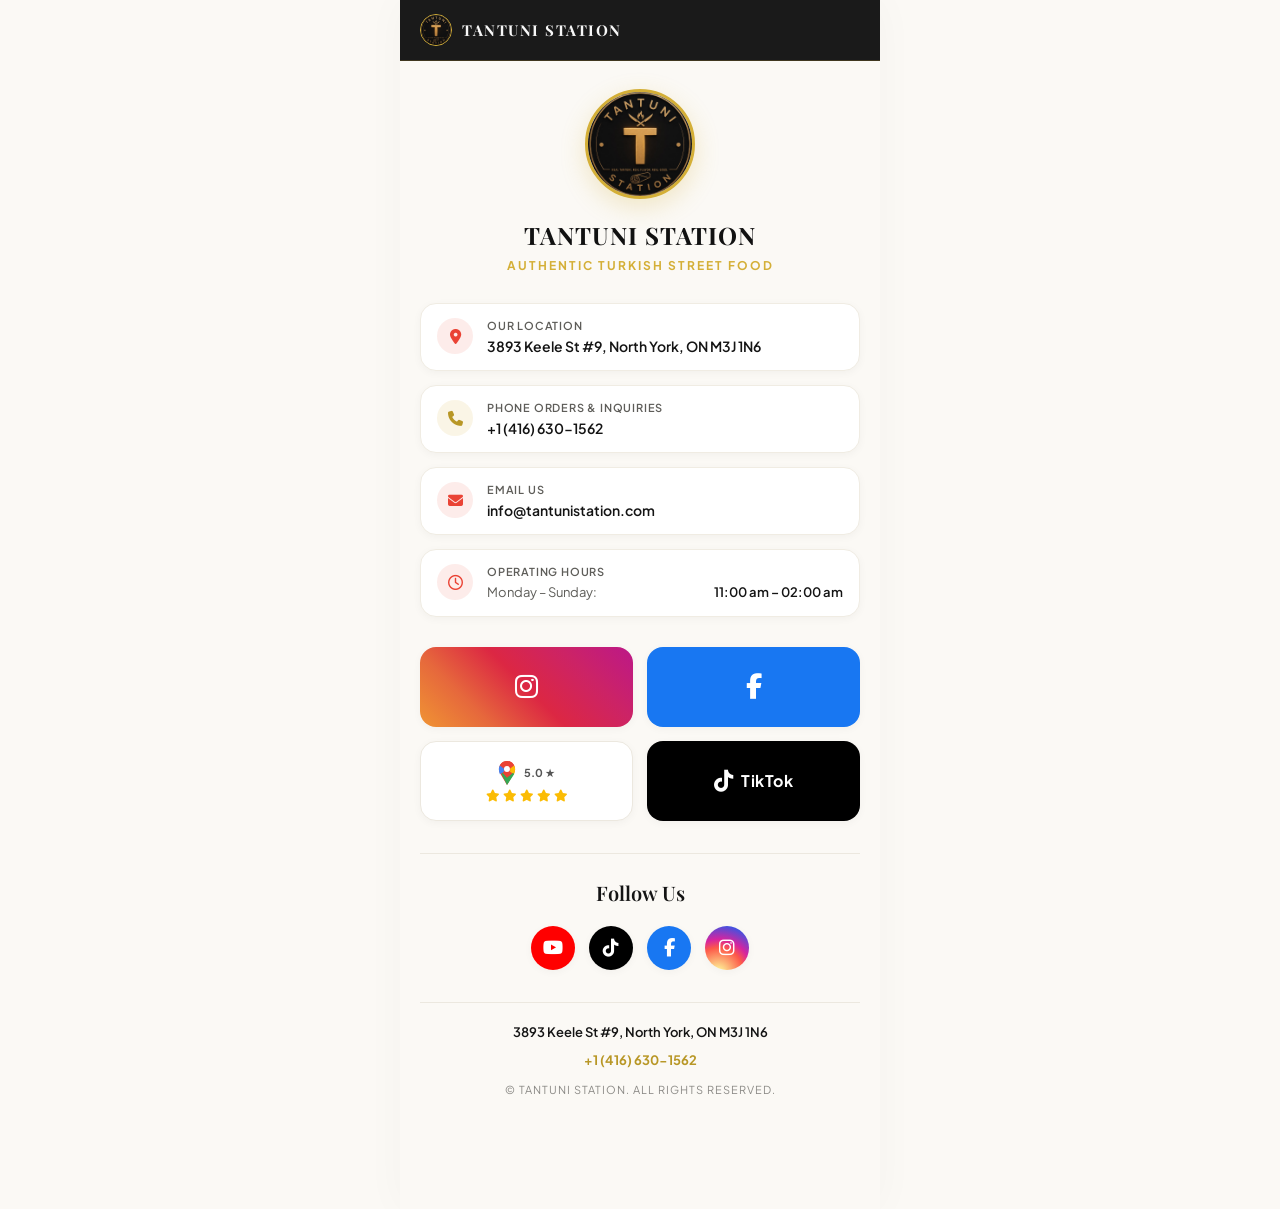
==== links/index.html @ dd232a46 "floating button" ====
<!DOCTYPE html>
<html lang="en">
<head>
  <meta charset="UTF-8">
  <meta name="viewport" content="width=device-width, initial-scale=1.0">
  <title>Tantuni Station - Links & Contact Hub</title>
  
  <!-- Favicon / App Icons -->
  <link rel="icon" type="image/jpeg" href="assets/tantuni-station-logo.jpeg">
  <link rel="apple-touch-icon" href="assets/tantuni-station-logo.jpeg">
  
  <!-- Google Fonts -->
  <link rel="preconnect" href="https://fonts.googleapis.com">
  <link rel="preconnect" href="https://fonts.gstatic.com" crossorigin>
  <link href="https://fonts.googleapis.com/css2?family=Playfair+Display:ital,wght@0,600;0,700;1,600&family=Plus+Jakarta+Sans:wght@400;500;600;700&display=swap" rel="stylesheet">
  
  <!-- FontAwesome for Icons -->
  <link rel="stylesheet" href="https://cdnjs.cloudflare.com/ajax/libs/font-awesome/6.5.1/css/all.min.css">
  <link rel="stylesheet" type="text/css" href="./index.css">

</head>
<body>

  <div class="hub-container">
    
    <!-- Top Bar -->
    <header class="top-bar">
      <a href="https://tantunistation.com" class="brand-nav">
        <!-- Replace src with your local path: tantuni-station-logo.jpeg -->
        <img src="/img/tantuni-station-logo-small.png" alt="Tantuni Station Logo" class="brand-nav-logo">
        <span class="brand-nav-name">Tantuni Station</span>
      </a>
      <!-- <button class="nav-toggle-btn" aria-label="Open Navigation Menu">
        <i class="fa-solid fa-bars"></i>
      </button> -->
    </header>

    <!-- Main Content -->
    <main class="content">
      
      <!-- Central Brand Emblem & Identity -->
      <div class="hero-avatar-wrap">
        <!-- Central circular logo -->
        <img src="/img/tantuni-station-logo-small.png" alt="Tantuni Station Emblem" class="hero-avatar">
      </div>
      
      <h1 class="hero-title">TANTUNI STATION</h1>
      <p class="hero-subtitle">Authentic Turkish Street Food</p>

      <!-- Quick Contact & Hours List -->
      <section class="info-list" aria-label="Restaurant Details">
        
        <!-- Address & Google Maps Navigation -->
        <a href="https://maps.app.goo.gl/5msmhPgV7G55WV1j8" target="_blank" rel="noopener noreferrer" class="info-card">
          <div class="info-icon red">
            <i class="fa-solid fa-location-dot"></i>
          </div>
          <div class="info-body">
            <div class="label">Our Location</div>
            <div class="value">3893 Keele St #9, North York, ON M3J 1N6</div>
          </div>
        </a>

        <!-- Phone / Tap to Call -->
        <a href="tel:+14166301562" class="info-card">
          <div class="info-icon gold">
            <i class="fa-solid fa-phone"></i>
          </div>
          <div class="info-body">
            <div class="label">Phone Orders & Inquiries</div>
            <div class="value">+1 (416) 630-1562</div>
          </div>
        </a>

        <!-- Email Contact -->
        <a href="mailto:info@tantunistation.com" class="info-card">
          <div class="info-icon red">
            <i class="fa-solid fa-envelope"></i>
          </div>
          <div class="info-body">
            <div class="label">Email Us</div>
            <div class="value">info@tantunistation.com</div>
          </div>
        </a>

        <!-- Operating Hours Schedule -->
        <div class="info-card">
          <div class="info-icon red">
            <i class="fa-regular fa-clock"></i>
          </div>
          <div class="info-body">
            <div class="label">Operating Hours</div>
            <div class="hours-schedule">
              <div class="hours-row">
                <span>Monday – Sunday:</span>
                <strong>11:00 am – 02:00 am</strong>
              </div>
              <!-- <div class="hours-row">
                <span>Saturday:</span>
                <strong>11:00 am – 02:00 am</strong>
              </div>
              <div class="hours-row">
                <span>Sunday:</span>
                <strong>11:00 pm – 02:00 am</strong>
              </div> -->
            </div>
          </div>
        </div>

      </section>

      <!-- 2x2 Quick Touch Actions -->
      <section class="action-grid" aria-label="Quick Links">
        <!-- Instagram -->
        <a href="https://instagram.com/tantunistationn" target="_blank" rel="noopener noreferrer" class="grid-btn btn-instagram" aria-label="Visit Instagram">
          <i class="fa-brands fa-instagram"></i>
        </a>

        <!-- Facebook -->
        <a href="https://facebook.com/tantunistation" target="_blank" rel="noopener noreferrer" class="grid-btn btn-facebook" aria-label="Visit Facebook">
          <i class="fa-brands fa-facebook-f"></i>
        </a>

        <!-- Google Maps Reviews -->
        <a href="https://g.page/r/CVS1U5J0zU4OEBM/review" target="_blank" rel="noopener noreferrer" class="grid-btn btn-google" aria-label="Read Google Reviews">
          <div class="google-badge-row">
            <!-- Google Maps Multi-color SVG Pin -->
            <svg class="google-pin-img" xmlns="http://www.w3.org/2000/svg" viewBox="0 0 92 136">
              <path d="M46 0C20.59 0 0 20.59 0 46c0 10.74 3.72 20.61 9.94 28.46L46 136l36.06-61.54C88.28 66.61 92 56.74 92 46 92 20.59 71.41 0 46 0z" fill="#EA4335"/>
              <path d="M46 0C28.2 0 13.06 10.12 5.76 24.81l23.51 19.74C32.18 36.3 38.53 31 46 31c7.47 0 13.82 5.3 16.73 13.55l23.51-19.74C78.94 10.12 63.8 0 46 0z" fill="#EA4335"/>
              <path d="M86.24 24.81l-23.51 19.74C64.91 50.15 65.2 55.45 63.2 60.36L86.28 74.46C90 66.61 92 56.74 92 46c0-7.85-2.06-15.22-5.76-21.19z" fill="#FBBC04"/>
              <path d="M46 136l40.28-61.54c-1.39-2.9-3.2-5.59-5.38-7.98L46 94.75 21.1 66.48c-2.18 2.39-3.99 5.08-5.38 7.98L46 136z" fill="#34A853"/>
              <path d="M5.76 24.81C2.06 30.78 0 38.15 0 46c0 10.74 2 20.61 5.72 28.46L28.8 60.36c-2-4.91-1.71-10.21.47-15.81L5.76 24.81z" fill="#4285F4"/>
              <circle cx="46" cy="46" r="17" fill="#FFFFFF"/>
            </svg>
            <span class="google-rating-txt">5.0 ★</span>
          </div>
          <div class="stars-row">
            <i class="fa-solid fa-star"></i>
            <i class="fa-solid fa-star"></i>
            <i class="fa-solid fa-star"></i>
            <i class="fa-solid fa-star"></i>
            <i class="fa-solid fa-star"></i>
          </div>
        </a>

        <!-- TikTok -->
        <a href="https://tiktok.com/@tantunistation" target="_blank" rel="noopener noreferrer" class="grid-btn btn-tiktok" aria-label="Visit TikTok">
          <i class="fa-brands fa-tiktok"></i>
          <span>TikTok</span>
        </a>
      </section>

      <div class="section-divider"></div>

      <!-- Follow Us Social Row -->
      <h2 class="follow-header">Follow Us</h2>
      <div class="social-row">
        <!-- YouTube -->
        <a href="https://youtube.com/@tantunistation" target="_blank" rel="noopener noreferrer" class="social-circle-btn bg-yt" aria-label="Visit YouTube Channel">
          <i class="fa-brands fa-youtube"></i>
        </a>
        <!-- TikTok -->
        <a href="https://tiktok.com/@tantunistation" target="_blank" rel="noopener noreferrer" class="social-circle-btn bg-tt" aria-label="Follow TikTok">
          <i class="fa-brands fa-tiktok"></i>
        </a>
        <!-- Facebook -->
        <a href="https://facebook.com/tantunistation" target="_blank" rel="noopener noreferrer" class="social-circle-btn bg-fb" aria-label="Follow Facebook">
          <i class="fa-brands fa-facebook-f"></i>
        </a>
        <!-- Instagram -->
        <a href="https://instagram.com/tantunistationn" target="_blank" rel="noopener noreferrer" class="social-circle-btn bg-ig" aria-label="Follow Instagram">
          <i class="fa-brands fa-instagram"></i>
        </a>
      </div>

      <!-- Footer -->
      <footer class="site-footer">
        <p class="footer-address">3893 Keele St #9, North York, ON M3J 1N6</p>
        <a href="tel:+14166301562" class="footer-phone">+1 (416) 630-1562</a>
        <p class="footer-copy">© TANTUNI STATION. ALL RIGHTS RESERVED.</p>
      </footer>

    </main>

    <!-- Floating One-Tap WhatsApp Floating Button -->
    <!-- <a href="/index.html#menu" target="_blank" rel="noopener noreferrer" class="floating" aria-label="Menu">
      Menu
    </a> -->

  </div>

</body>
</html>
---- links/index.css ----
/* CSS Reset & Variables */
    *,
    *::before,
    *::after {
        box-sizing: border-box;
        margin: 0;
        padding: 0;
        -webkit-tap-highlight-color: transparent;
    }

    :root {
        --bg-canvas: #fbf9f5;
        --bg-surface: #ffffff;
        --text-main: #141414;
        --text-muted: #5e5d59;
        --color-gold: #d4af37;
        --color-gold-hover: #b89726;
        --color-border: #ece8df;
        --color-card-border: #f0ece3;
        --font-heading: 'Playfair Display', Georgia, serif;
        --font-sans: 'Plus Jakarta Sans', system-ui, -apple-system, sans-serif;
        --shadow-sm: 0 2px 8px rgba(0, 0, 0, 0.04);
        --shadow-md: 0 6px 20px rgba(0, 0, 0, 0.06);
        --shadow-lg: 0 12px 28px rgba(0, 0, 0, 0.12);
        --radius-sm: 10px;
        --radius-md: 16px;
        --radius-lg: 24px;
        --radius-full: 9999px;
    }

    body {
        background-color: var(--bg-canvas);
        color: var(--text-main);
        font-family: var(--font-sans);
        min-height: 100vh;
        display: flex;
        flex-direction: column;
        align-items: center;
        line-height: 1.5;
        position: relative;
    }

    /* Container for Mobile Link Hub */
    .hub-container {
        width: 100%;
        max-width: 480px;
        min-height: 100vh;
        background-color: var(--bg-canvas);
        display: flex;
        flex-direction: column;
        position: relative;
        padding-bottom: 90px;
        box-shadow: 0 0 40px rgba(0, 0, 0, 0.03);
    }

    /* Top Sticky Header */
    .top-bar {
        position: sticky;
        top: 0;
        z-index: 40;
        background: rgba(17, 17, 17, 0.96);
        backdrop-filter: blur(10px);
        display: flex;
        align-items: center;
        justify-content: space-between;
        padding: 14px 20px;
        color: #ffffff;
        border-bottom: 1px solid rgba(212, 175, 55, 0.2);
    }

    .brand-nav {
        display: flex;
        align-items: center;
        gap: 10px;
        text-decoration: none;
        color: #ffffff;
    }

    .brand-nav-logo {
        width: 32px;
        height: 32px;
        border-radius: 50%;
        object-fit: cover;
        border: 1px solid var(--color-gold);
    }

    .brand-nav-name {
        font-family: var(--font-heading);
        font-size: 15px;
        letter-spacing: 1.5px;
        font-weight: 700;
        text-transform: uppercase;
        color: #f7f7f7;
    }

    .nav-toggle-btn {
        width: 38px;
        height: 38px;
        border-radius: 50%;
        background: #ffffff;
        border: none;
        display: flex;
        align-items: center;
        justify-content: center;
        color: #111111;
        font-size: 16px;
        cursor: pointer;
        box-shadow: var(--shadow-sm);
        transition: transform 0.2s ease;
    }

    .nav-toggle-btn:active {
        transform: scale(0.92);
    }

    /* Main Hub Content */
    .content {
        padding: 28px 20px 20px;
        display: flex;
        flex-direction: column;
        align-items: center;
    }

    /* Central Profile / Hero */
    .hero-avatar-wrap {
        position: relative;
        width: 110px;
        height: 110px;
        margin-bottom: 18px;
    }

    .hero-avatar {
        width: 100%;
        height: 100%;
        border-radius: 50%;
        object-fit: cover;
        box-shadow: 0 8px 24px rgba(212, 175, 55, 0.25);
        border: 3px solid var(--color-gold);
        background: #111111;
    }

    .hero-title {
        font-family: var(--font-heading);
        font-size: 24px;
        font-weight: 700;
        letter-spacing: 1px;
        text-align: center;
        color: #111111;
        margin-bottom: 4px;
    }

    .hero-subtitle {
        font-size: 12px;
        font-weight: 700;
        letter-spacing: 2px;
        text-transform: uppercase;
        color: var(--color-gold);
        text-align: center;
        margin-bottom: 28px;
    }

    /* Info List Group (Address, Phone, Email, Hours) */
    .info-list {
        width: 100%;
        display: flex;
        flex-direction: column;
        gap: 14px;
        margin-bottom: 30px;
    }

    .info-card {
        display: flex;
        align-items: flex-start;
        gap: 14px;
        background: var(--bg-surface);
        border: 1px solid var(--color-card-border);
        padding: 14px 16px;
        border-radius: var(--radius-md);
        box-shadow: var(--shadow-sm);
        text-decoration: none;
        color: var(--text-main);
        transition: transform 0.15s ease, border-color 0.2s ease, box-shadow 0.2s ease;
    }

    a.info-card:active {
        transform: scale(0.98);
        border-color: var(--color-gold);
    }

    .info-icon {
        width: 36px;
        height: 36px;
        border-radius: 50%;
        display: flex;
        align-items: center;
        justify-content: center;
        flex-shrink: 0;
        font-size: 15px;
    }

    .info-icon.red {
        background: rgba(234, 67, 53, 0.1);
        color: #ea4335;
    }

    .info-icon.gold {
        background: rgba(212, 175, 55, 0.12);
        color: #b89726;
    }

    .info-icon.blue {
        background: rgba(66, 133, 244, 0.1);
        color: #4285f4;
    }

    .info-body {
        flex: 1;
    }

    .info-body .label {
        font-size: 11px;
        font-weight: 600;
        text-transform: uppercase;
        letter-spacing: 0.8px;
        color: var(--text-muted);
        margin-bottom: 2px;
    }

    .info-body .value {
        font-size: 14px;
        font-weight: 600;
        color: var(--text-main);
        line-height: 1.4;
    }

    .hours-schedule {
        display: flex;
        flex-direction: column;
        gap: 3px;
        font-size: 13px;
    }

    .hours-row {
        display: flex;
        justify-content: space-between;
        color: var(--text-muted);
    }

    .hours-row strong {
        color: var(--text-main);
        font-weight: 600;
    }

    /* 2x2 Action Cards Grid */
    .action-grid {
        width: 100%;
        display: grid;
        grid-template-columns: repeat(2, 1fr);
        gap: 14px;
        margin-bottom: 32px;
    }

    .grid-btn {
        height: 80px;
        border-radius: var(--radius-md);
        display: flex;
        align-items: center;
        justify-content: center;
        text-decoration: none;
        color: #ffffff;
        font-size: 26px;
        box-shadow: var(--shadow-sm);
        transition: transform 0.15s ease, box-shadow 0.2s ease;
        position: relative;
        overflow: hidden;
    }

    .grid-btn:active {
        transform: scale(0.96);
    }

    /* Instagram Gradient */
    .btn-instagram {
        background: linear-gradient(45deg, #f09433 0%, #e6683c 25%, #dc2743 50%, #cc2366 75%, #bc1888 100%);
    }

    /* Facebook Blue */
    .btn-facebook {
        background-color: #1877f2;
    }

    /* Google Reviews Card */
    .btn-google {
        background-color: #ffffff;
        border: 1px solid var(--color-border);
        color: var(--text-main);
        display: flex;
        flex-direction: column;
        gap: 5px;
        padding: 10px;
    }

    .google-badge-row {
        display: flex;
        align-items: center;
        gap: 8px;
    }

    .google-pin-img {
        width: 18px;
        height: 24px;
        object-fit: contain;
    }

    .stars-row {
        display: flex;
        gap: 3px;
        color: #fbbc04;
        font-size: 12px;
    }

    .google-rating-txt {
        font-size: 11px;
        font-weight: 700;
        color: #555555;
    }

    /* TikTok Solid Black */
    .btn-tiktok {
        background-color: #000000;
        gap: 8px;
        font-size: 16px;
        font-weight: 700;
        letter-spacing: 0.5px;
    }

    .btn-tiktok i {
        font-size: 22px;
    }

    /* Divider & Follow Us Section */
    .section-divider {
        width: 100%;
        height: 1px;
        background: var(--color-border);
        margin-bottom: 24px;
    }

    .follow-header {
        font-family: var(--font-heading);
        font-size: 20px;
        font-weight: 600;
        color: var(--text-main);
        text-align: center;
        margin-bottom: 18px;
    }

    .social-row {
        display: flex;
        align-items: center;
        justify-content: center;
        gap: 14px;
        margin-bottom: 32px;
    }

    .social-circle-btn {
        width: 44px;
        height: 44px;
        border-radius: 50%;
        display: flex;
        align-items: center;
        justify-content: center;
        color: #ffffff;
        font-size: 18px;
        text-decoration: none;
        box-shadow: var(--shadow-sm);
        transition: transform 0.2s ease, filter 0.2s ease;
    }

    .social-circle-btn:active {
        transform: scale(0.9);
    }

    .bg-wa {
        background-color: #25d366;
    }

    .bg-yt {
        background-color: #ff0000;
    }

    .bg-tt {
        background-color: #000000;
    }

    .bg-fb {
        background-color: #1877f2;
    }

    .bg-ig {
        background: radial-gradient(circle at 30% 107%, #fdf497 0%, #fdf497 5%, #fd5949 45%, #d6249f 60%, #285aeb 90%);
    }

    /* Bottom Footer */
    .site-footer {
        width: 100%;
        text-align: center;
        border-top: 1px solid var(--color-border);
        padding-top: 20px;
    }

    .footer-address {
        font-size: 13px;
        color: var(--text-main);
        font-weight: 600;
        margin-bottom: 4px;
    }

    .footer-phone {
        font-size: 13px;
        color: var(--color-gold-hover);
        text-decoration: none;
        font-weight: 700;
        display: inline-block;
        margin-bottom: 12px;
    }

    .footer-copy {
        font-size: 11px;
        letter-spacing: 1px;
        text-transform: uppercase;
        color: #8c8b87;
    }

    /* Floating WhatsApp Button */
    .floating-whatsapp {
        position: fixed;
        bottom: 24px;
        left: 24px;
        z-index: 50;
        width: 54px;
        height: 54px;
        border-radius: 50%;
        background-color: #25d366;
        color: #ffffff;
        display: flex;
        align-items: center;
        justify-content: center;
        font-size: 28px;
        text-decoration: none;
        box-shadow: 0 4px 16px rgba(37, 211, 102, 0.45);
        transition: transform 0.2s cubic-bezier(0.175, 0.885, 0.32, 1.275);
    }

    .floating-whatsapp:active {
        transform: scale(0.9);
    }
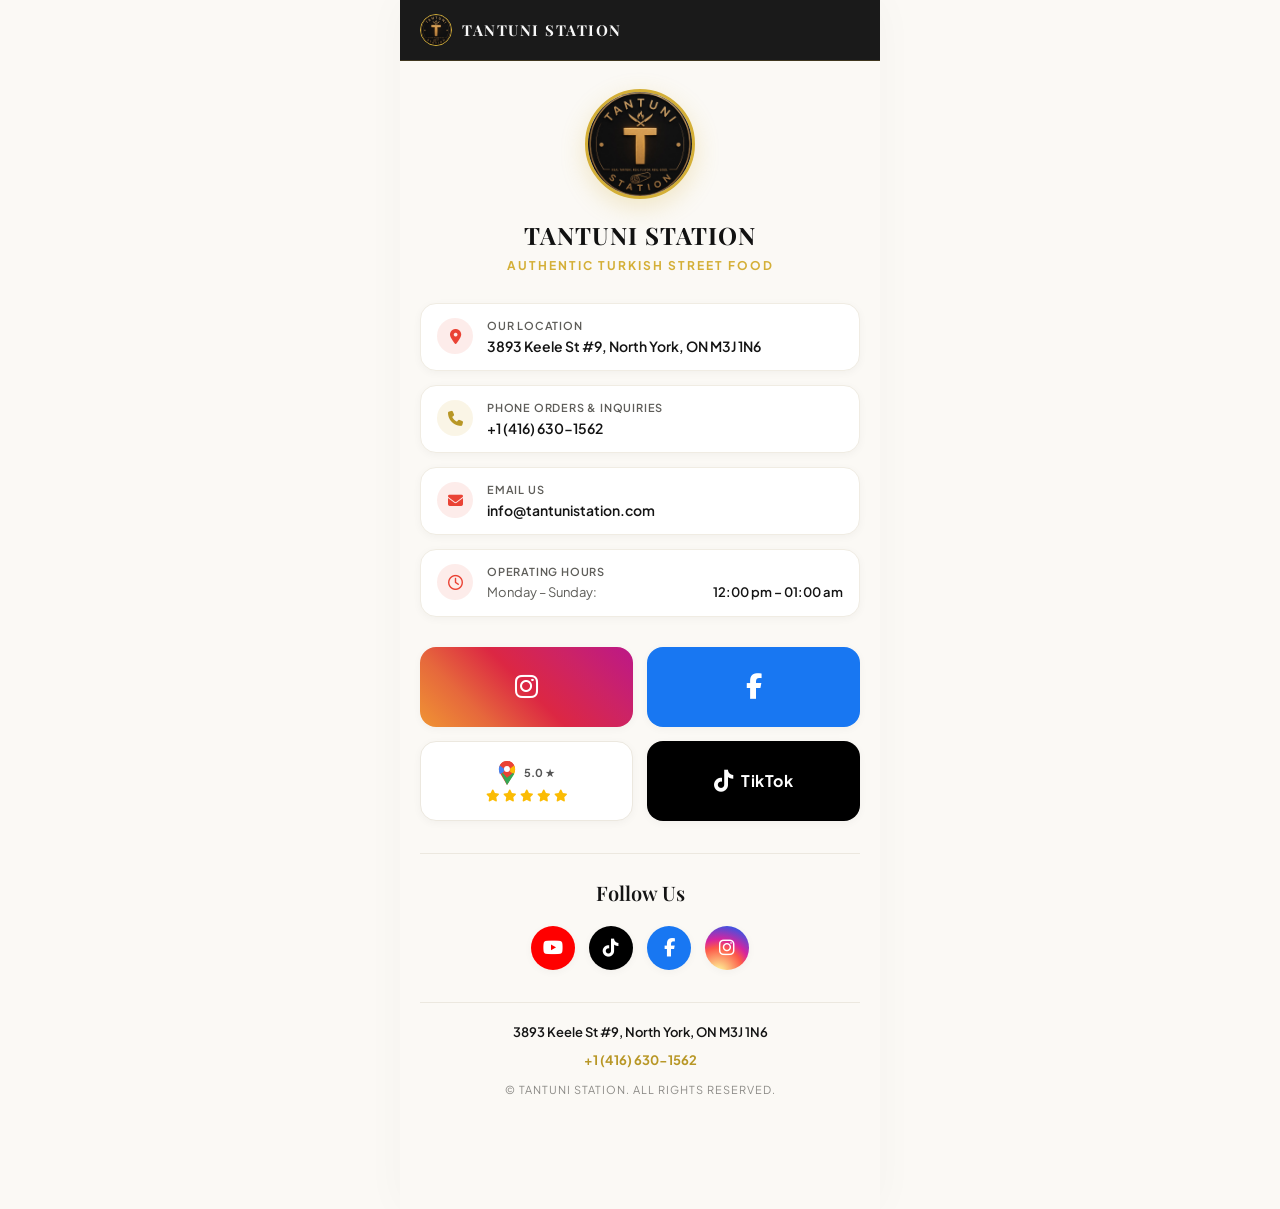
==== commit fe03e93d: "Update work hours to 12pm-1am Co-authored-by: ayazzz <10224424+ayazzz@users.noreply.github.com>" ====
--- a/links/index.html
+++ b/links/index.html
@@ -93,7 +93,7 @@
             <div class="hours-schedule">
               <div class="hours-row">
                 <span>Monday – Sunday:</span>
-                <strong>11:00 am – 02:00 am</strong>
+                <strong>12:00 pm – 01:00 am</strong>
               </div>
               <!-- <div class="hours-row">
                 <span>Saturday:</span>
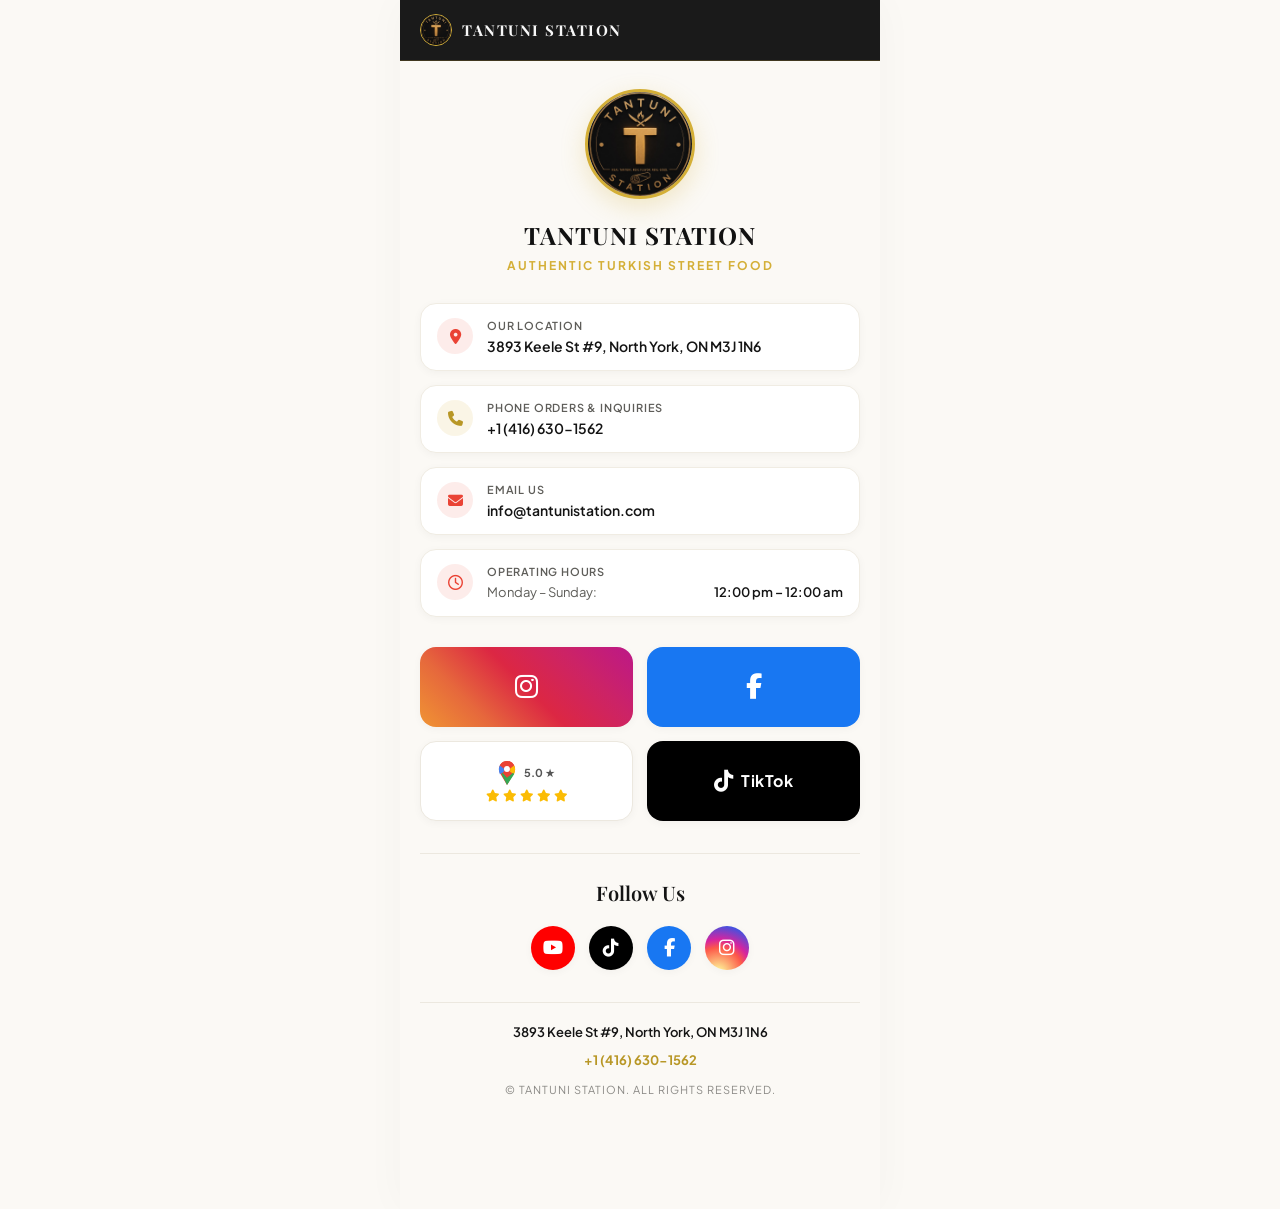
==== commit 29c23a6e: "Update all closing hours to 12 AM Co-authored-by: ayazzz <10224424+ayazzz@users.noreply.github.com>" ====
--- a/links/index.html
+++ b/links/index.html
@@ -93,7 +93,7 @@
             <div class="hours-schedule">
               <div class="hours-row">
                 <span>Monday – Sunday:</span>
-                <strong>12:00 pm – 01:00 am</strong>
+                <strong>12:00 pm – 12:00 am</strong>
               </div>
               <!-- <div class="hours-row">
                 <span>Saturday:</span>
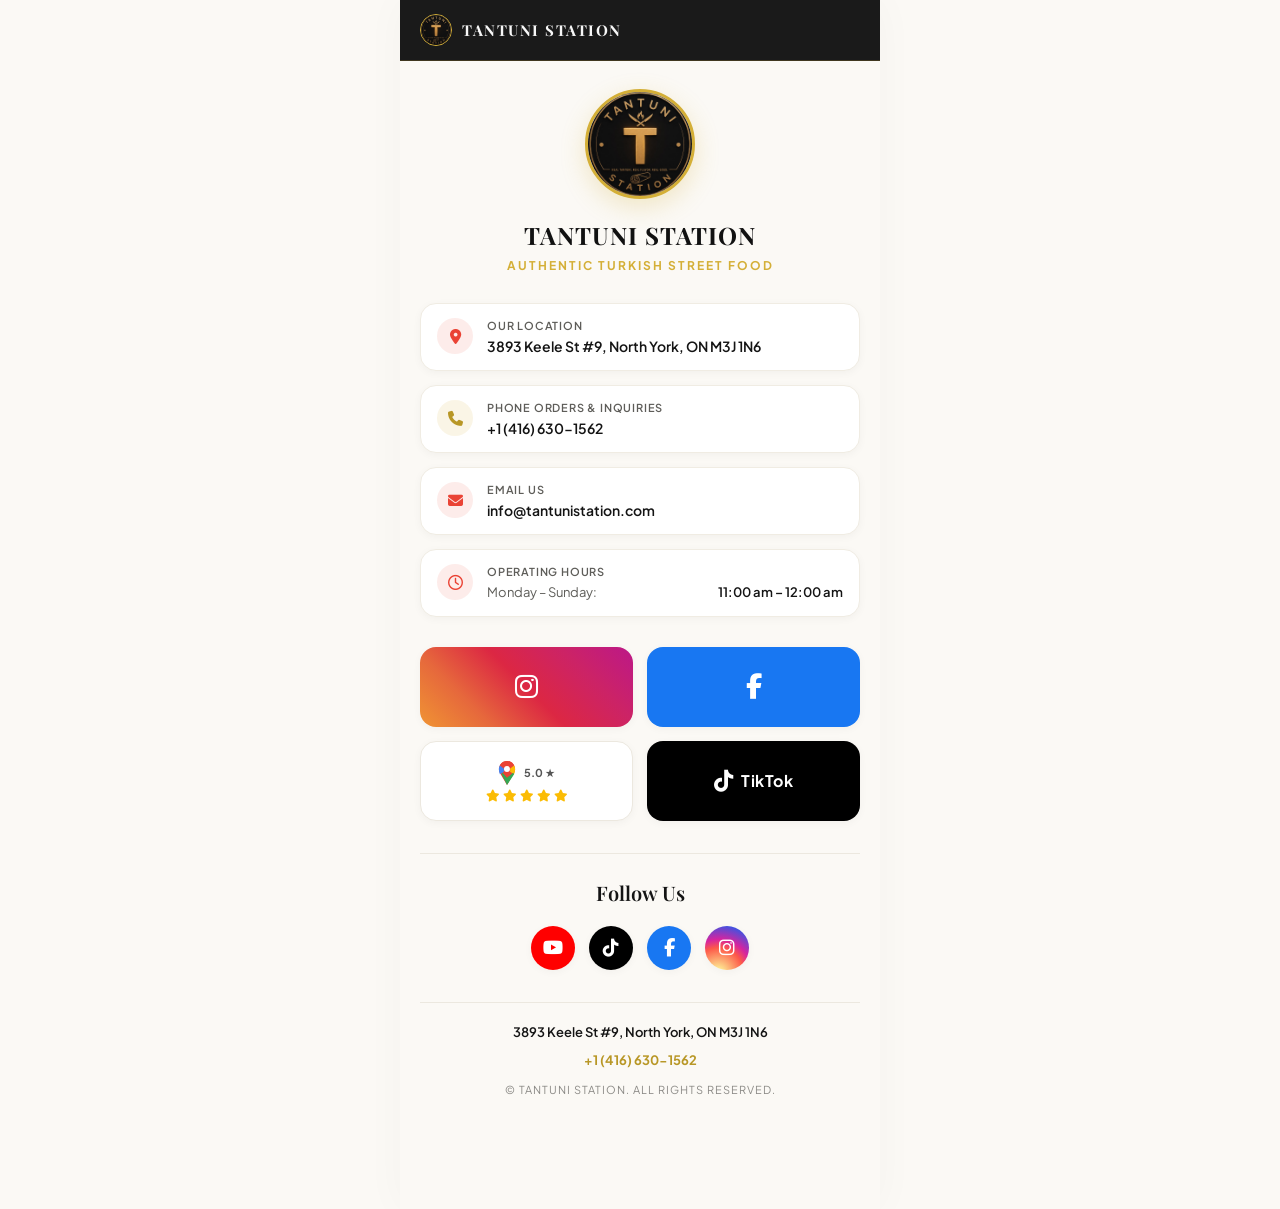
==== commit d568099c: "Update restaurant operating hours to 11 AM start Co-authored-by: ayazzz <10224424+ayazzz@users.norep" ====
--- a/links/index.html
+++ b/links/index.html
@@ -93,7 +93,7 @@
             <div class="hours-schedule">
               <div class="hours-row">
                 <span>Monday – Sunday:</span>
-                <strong>12:00 pm – 12:00 am</strong>
+                <strong>11:00 am – 12:00 am</strong>
               </div>
               <!-- <div class="hours-row">
                 <span>Saturday:</span>
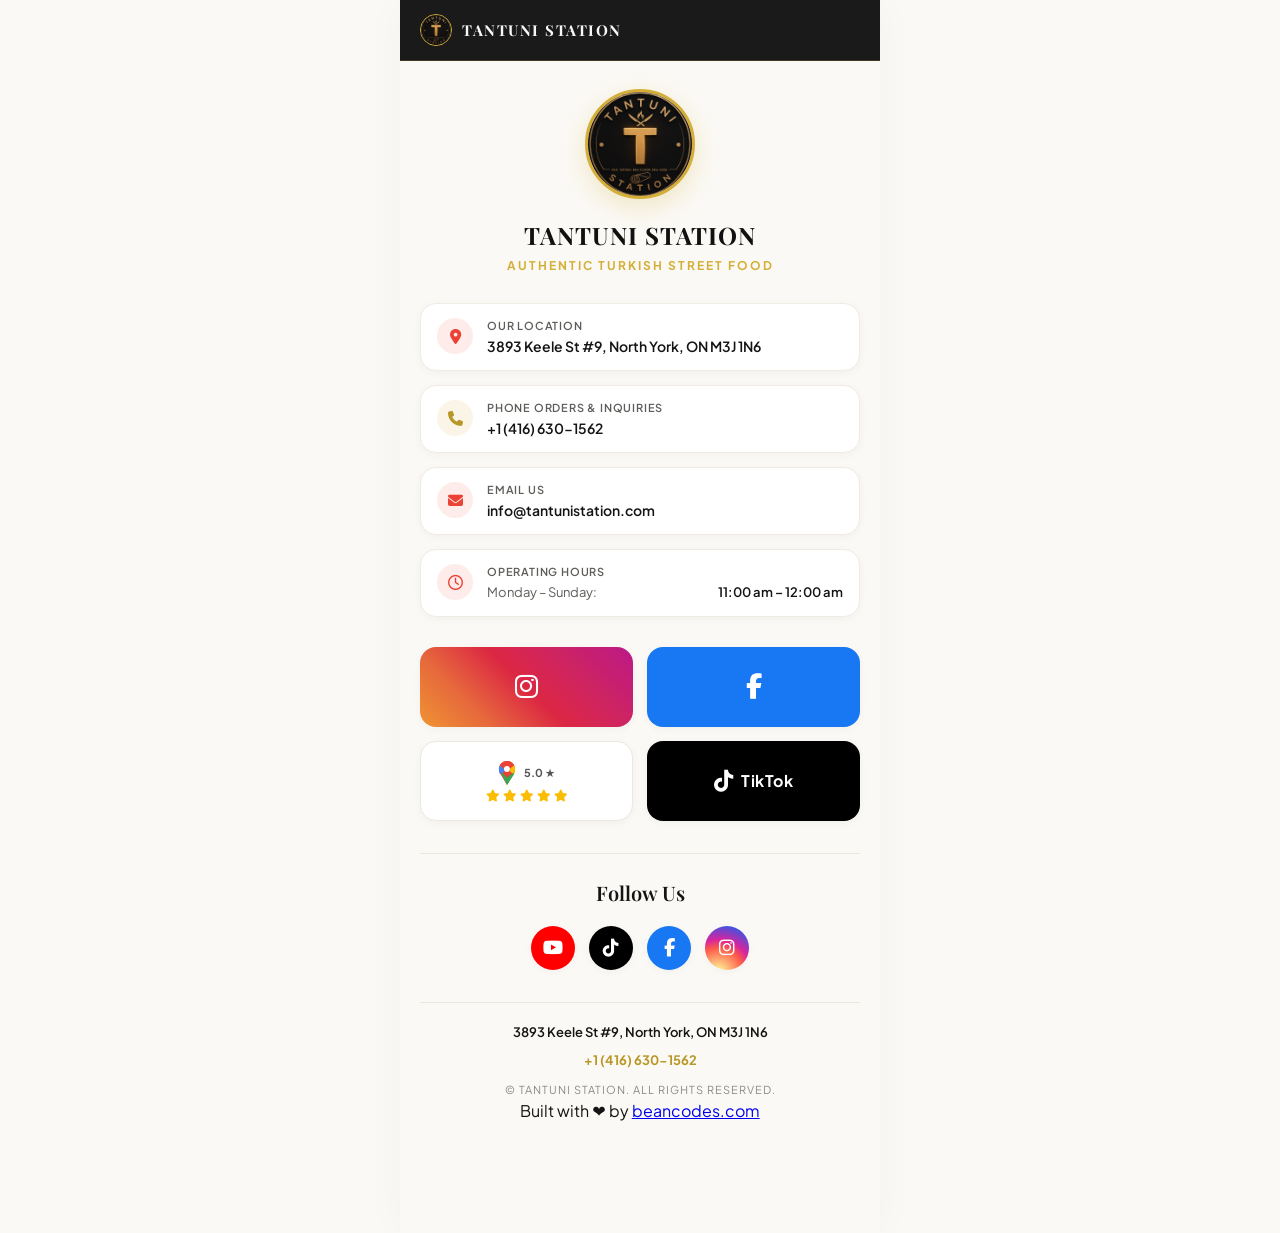
==== commit 991a95fb: "footer" ====
--- a/links/index.html
+++ b/links/index.html
@@ -1,28 +1,32 @@
 <!DOCTYPE html>
 <html lang="en">
+
 <head>
   <meta charset="UTF-8">
   <meta name="viewport" content="width=device-width, initial-scale=1.0">
   <title>Tantuni Station - Links & Contact Hub</title>
-  
+
   <!-- Favicon / App Icons -->
   <link rel="icon" type="image/jpeg" href="assets/tantuni-station-logo.jpeg">
   <link rel="apple-touch-icon" href="assets/tantuni-station-logo.jpeg">
-  
+
   <!-- Google Fonts -->
   <link rel="preconnect" href="https://fonts.googleapis.com">
   <link rel="preconnect" href="https://fonts.gstatic.com" crossorigin>
-  <link href="https://fonts.googleapis.com/css2?family=Playfair+Display:ital,wght@0,600;0,700;1,600&family=Plus+Jakarta+Sans:wght@400;500;600;700&display=swap" rel="stylesheet">
-  
+  <link
+    href="https://fonts.googleapis.com/css2?family=Playfair+Display:ital,wght@0,600;0,700;1,600&family=Plus+Jakarta+Sans:wght@400;500;600;700&display=swap"
+    rel="stylesheet">
+
   <!-- FontAwesome for Icons -->
   <link rel="stylesheet" href="https://cdnjs.cloudflare.com/ajax/libs/font-awesome/6.5.1/css/all.min.css">
   <link rel="stylesheet" type="text/css" href="./index.css">
 
 </head>
+
 <body>
 
   <div class="hub-container">
-    
+
     <!-- Top Bar -->
     <header class="top-bar">
       <a href="https://tantunistation.com" class="brand-nav">
@@ -37,19 +41,19 @@
 
     <!-- Main Content -->
     <main class="content">
-      
+
       <!-- Central Brand Emblem & Identity -->
       <div class="hero-avatar-wrap">
         <!-- Central circular logo -->
         <img src="/img/tantuni-station-logo-small.png" alt="Tantuni Station Emblem" class="hero-avatar">
       </div>
-      
+
       <h1 class="hero-title">TANTUNI STATION</h1>
       <p class="hero-subtitle">Authentic Turkish Street Food</p>
 
       <!-- Quick Contact & Hours List -->
       <section class="info-list" aria-label="Restaurant Details">
-        
+
         <!-- Address & Google Maps Navigation -->
         <a href="https://maps.app.goo.gl/5msmhPgV7G55WV1j8" target="_blank" rel="noopener noreferrer" class="info-card">
           <div class="info-icon red">
@@ -95,14 +99,6 @@
                 <span>Monday – Sunday:</span>
                 <strong>11:00 am – 12:00 am</strong>
               </div>
-              <!-- <div class="hours-row">
-                <span>Saturday:</span>
-                <strong>11:00 am – 02:00 am</strong>
-              </div>
-              <div class="hours-row">
-                <span>Sunday:</span>
-                <strong>11:00 pm – 02:00 am</strong>
-              </div> -->
             </div>
           </div>
         </div>
@@ -112,26 +108,39 @@
       <!-- 2x2 Quick Touch Actions -->
       <section class="action-grid" aria-label="Quick Links">
         <!-- Instagram -->
-        <a href="https://instagram.com/tantunistationn" target="_blank" rel="noopener noreferrer" class="grid-btn btn-instagram" aria-label="Visit Instagram">
+        <a href="https://instagram.com/tantunistationn" target="_blank" rel="noopener noreferrer"
+          class="grid-btn btn-instagram" aria-label="Visit Instagram">
           <i class="fa-brands fa-instagram"></i>
         </a>
 
         <!-- Facebook -->
-        <a href="https://facebook.com/tantunistation" target="_blank" rel="noopener noreferrer" class="grid-btn btn-facebook" aria-label="Visit Facebook">
+        <a href="https://facebook.com/tantunistation" target="_blank" rel="noopener noreferrer"
+          class="grid-btn btn-facebook" aria-label="Visit Facebook">
           <i class="fa-brands fa-facebook-f"></i>
         </a>
 
         <!-- Google Maps Reviews -->
-        <a href="https://g.page/r/CVS1U5J0zU4OEBM/review" target="_blank" rel="noopener noreferrer" class="grid-btn btn-google" aria-label="Read Google Reviews">
+        <a href="https://g.page/r/CVS1U5J0zU4OEBM/review" target="_blank" rel="noopener noreferrer"
+          class="grid-btn btn-google" aria-label="Read Google Reviews">
           <div class="google-badge-row">
             <!-- Google Maps Multi-color SVG Pin -->
             <svg class="google-pin-img" xmlns="http://www.w3.org/2000/svg" viewBox="0 0 92 136">
-              <path d="M46 0C20.59 0 0 20.59 0 46c0 10.74 3.72 20.61 9.94 28.46L46 136l36.06-61.54C88.28 66.61 92 56.74 92 46 92 20.59 71.41 0 46 0z" fill="#EA4335"/>
-              <path d="M46 0C28.2 0 13.06 10.12 5.76 24.81l23.51 19.74C32.18 36.3 38.53 31 46 31c7.47 0 13.82 5.3 16.73 13.55l23.51-19.74C78.94 10.12 63.8 0 46 0z" fill="#EA4335"/>
-              <path d="M86.24 24.81l-23.51 19.74C64.91 50.15 65.2 55.45 63.2 60.36L86.28 74.46C90 66.61 92 56.74 92 46c0-7.85-2.06-15.22-5.76-21.19z" fill="#FBBC04"/>
-              <path d="M46 136l40.28-61.54c-1.39-2.9-3.2-5.59-5.38-7.98L46 94.75 21.1 66.48c-2.18 2.39-3.99 5.08-5.38 7.98L46 136z" fill="#34A853"/>
-              <path d="M5.76 24.81C2.06 30.78 0 38.15 0 46c0 10.74 2 20.61 5.72 28.46L28.8 60.36c-2-4.91-1.71-10.21.47-15.81L5.76 24.81z" fill="#4285F4"/>
-              <circle cx="46" cy="46" r="17" fill="#FFFFFF"/>
+              <path
+                d="M46 0C20.59 0 0 20.59 0 46c0 10.74 3.72 20.61 9.94 28.46L46 136l36.06-61.54C88.28 66.61 92 56.74 92 46 92 20.59 71.41 0 46 0z"
+                fill="#EA4335" />
+              <path
+                d="M46 0C28.2 0 13.06 10.12 5.76 24.81l23.51 19.74C32.18 36.3 38.53 31 46 31c7.47 0 13.82 5.3 16.73 13.55l23.51-19.74C78.94 10.12 63.8 0 46 0z"
+                fill="#EA4335" />
+              <path
+                d="M86.24 24.81l-23.51 19.74C64.91 50.15 65.2 55.45 63.2 60.36L86.28 74.46C90 66.61 92 56.74 92 46c0-7.85-2.06-15.22-5.76-21.19z"
+                fill="#FBBC04" />
+              <path
+                d="M46 136l40.28-61.54c-1.39-2.9-3.2-5.59-5.38-7.98L46 94.75 21.1 66.48c-2.18 2.39-3.99 5.08-5.38 7.98L46 136z"
+                fill="#34A853" />
+              <path
+                d="M5.76 24.81C2.06 30.78 0 38.15 0 46c0 10.74 2 20.61 5.72 28.46L28.8 60.36c-2-4.91-1.71-10.21.47-15.81L5.76 24.81z"
+                fill="#4285F4" />
+              <circle cx="46" cy="46" r="17" fill="#FFFFFF" />
             </svg>
             <span class="google-rating-txt">5.0 ★</span>
           </div>
@@ -145,7 +154,8 @@
         </a>
 
         <!-- TikTok -->
-        <a href="https://tiktok.com/@tantunistation" target="_blank" rel="noopener noreferrer" class="grid-btn btn-tiktok" aria-label="Visit TikTok">
+        <a href="https://tiktok.com/@tantunistationn" target="_blank" rel="noopener noreferrer"
+          class="grid-btn btn-tiktok" aria-label="Visit TikTok">
           <i class="fa-brands fa-tiktok"></i>
           <span>TikTok</span>
         </a>
@@ -157,19 +167,23 @@
       <h2 class="follow-header">Follow Us</h2>
       <div class="social-row">
         <!-- YouTube -->
-        <a href="https://youtube.com/@tantunistation" target="_blank" rel="noopener noreferrer" class="social-circle-btn bg-yt" aria-label="Visit YouTube Channel">
+        <a href="https://youtube.com/@tantunistationn" target="_blank" rel="noopener noreferrer"
+          class="social-circle-btn bg-yt" aria-label="Visit YouTube Channel">
           <i class="fa-brands fa-youtube"></i>
         </a>
         <!-- TikTok -->
-        <a href="https://tiktok.com/@tantunistation" target="_blank" rel="noopener noreferrer" class="social-circle-btn bg-tt" aria-label="Follow TikTok">
+        <a href="https://tiktok.com/@tantunistationn" target="_blank" rel="noopener noreferrer"
+          class="social-circle-btn bg-tt" aria-label="Follow TikTok">
           <i class="fa-brands fa-tiktok"></i>
         </a>
         <!-- Facebook -->
-        <a href="https://facebook.com/tantunistation" target="_blank" rel="noopener noreferrer" class="social-circle-btn bg-fb" aria-label="Follow Facebook">
+        <a href="https://facebook.com/tantunistationn" target="_blank" rel="noopener noreferrer"
+          class="social-circle-btn bg-fb" aria-label="Follow Facebook">
           <i class="fa-brands fa-facebook-f"></i>
         </a>
         <!-- Instagram -->
-        <a href="https://instagram.com/tantunistationn" target="_blank" rel="noopener noreferrer" class="social-circle-btn bg-ig" aria-label="Follow Instagram">
+        <a href="https://instagram.com/tantunistationn" target="_blank" rel="noopener noreferrer"
+          class="social-circle-btn bg-ig" aria-label="Follow Instagram">
           <i class="fa-brands fa-instagram"></i>
         </a>
       </div>
@@ -179,16 +193,17 @@
         <p class="footer-address">3893 Keele St #9, North York, ON M3J 1N6</p>
         <a href="tel:+14166301562" class="footer-phone">+1 (416) 630-1562</a>
         <p class="footer-copy">© TANTUNI STATION. ALL RIGHTS RESERVED.</p>
+        <div class="pt-4 text-center text-[10px] text-stone-600">
+          <p>Built with <span class="text-brand-red">❤</span> by <a href="https://beancodes.com" target="_blank"
+              class="hover:text-brand-gold transition-colors underline">beancodes.com</a>
+          </p>
+        </div>
       </footer>
 
     </main>
 
-    <!-- Floating One-Tap WhatsApp Floating Button -->
-    <!-- <a href="/index.html#menu" target="_blank" rel="noopener noreferrer" class="floating" aria-label="Menu">
-      Menu
-    </a> -->
-
   </div>
 
 </body>
+
 </html>
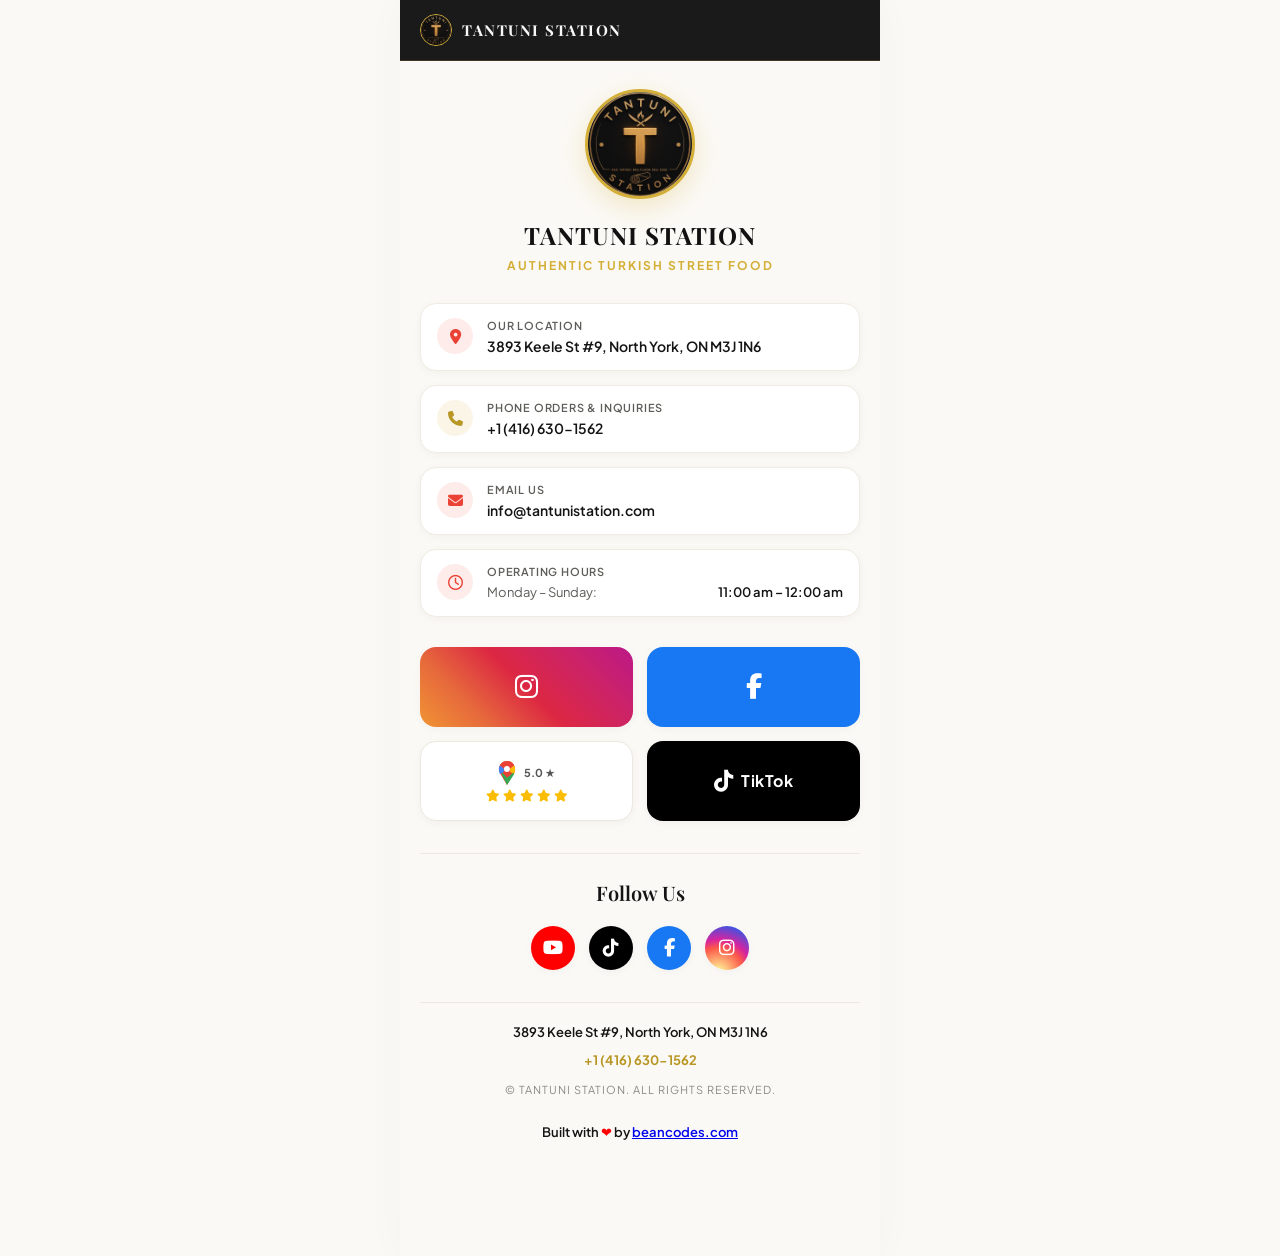
==== commit 9c0bcc69: "footer" ====
--- a/links/index.html
+++ b/links/index.html
@@ -193,7 +193,8 @@
         <p class="footer-address">3893 Keele St #9, North York, ON M3J 1N6</p>
         <a href="tel:+14166301562" class="footer-phone">+1 (416) 630-1562</a>
         <p class="footer-copy">© TANTUNI STATION. ALL RIGHTS RESERVED.</p>
-        <div class="pt-4 text-center text-[10px] text-stone-600">
+        <br />
+        <div class="pt-4 text-center footer-address">
           <p>Built with <span class="text-brand-red">❤</span> by <a href="https://beancodes.com" target="_blank"
               class="hover:text-brand-gold transition-colors underline">beancodes.com</a>
           </p>
--- a/links/index.css
+++ b/links/index.css
@@ -454,4 +454,8 @@
 
     .floating-whatsapp:active {
         transform: scale(0.9);
+    }
+
+    .text-brand-red {
+        color: #ff0000;
     }
